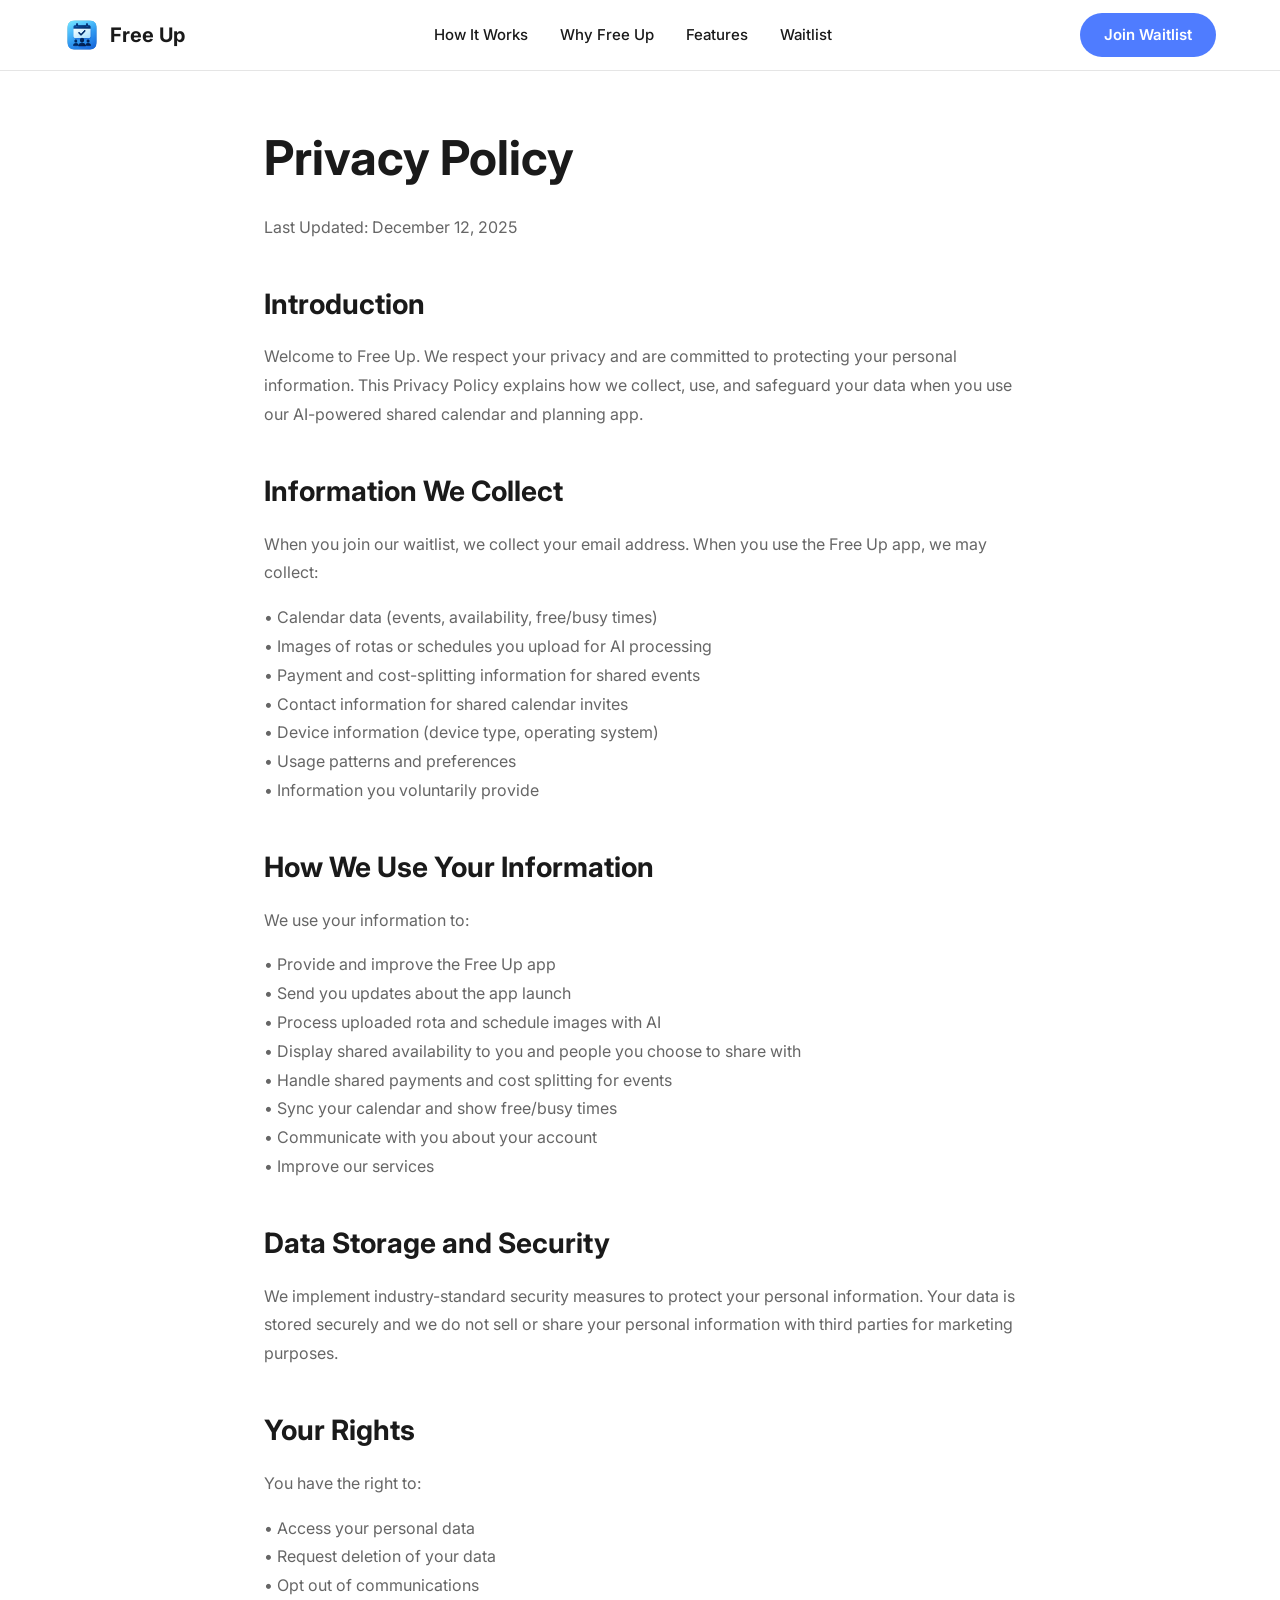
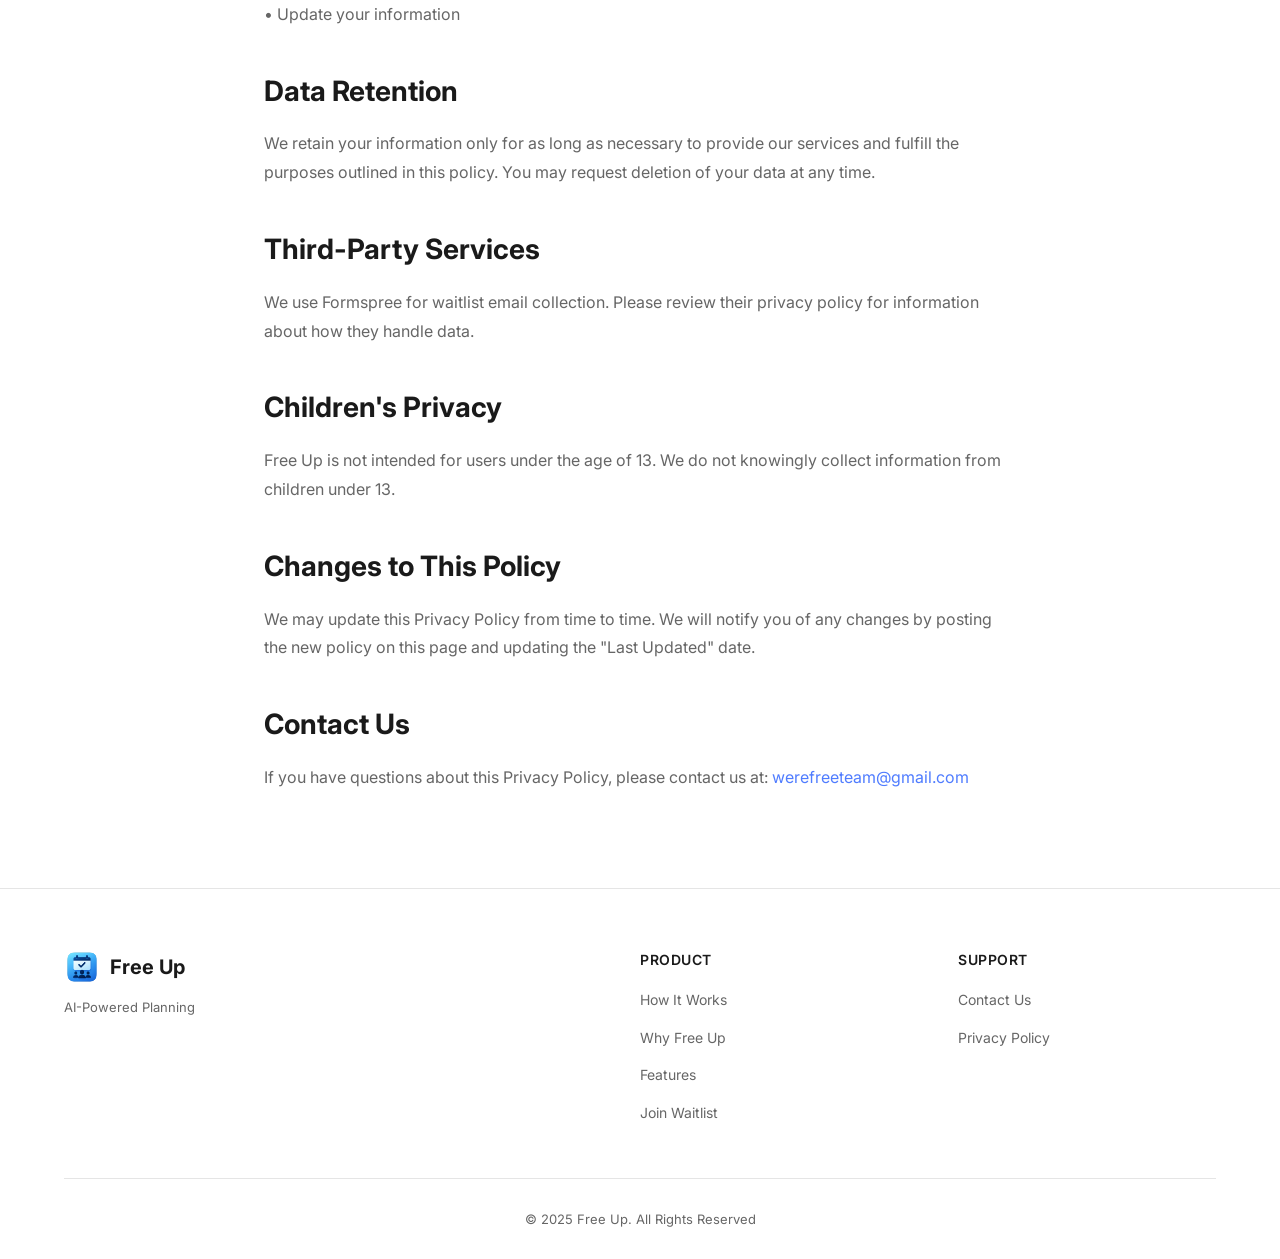
==== privacy.html @ 2095c296 "Initial commit: Free Up AI-powered shared calendar website" ====
<!DOCTYPE html>
<html lang="en">
<head>
    <meta charset="UTF-8">
    <meta name="viewport" content="width=device-width, initial-scale=1.0">
    <title>Privacy Policy - Free Up</title>
    <link rel="stylesheet" href="style.css">
    <link href="https://fonts.googleapis.com/css2?family=Inter:wght@400;500;600;700&display=swap" rel="stylesheet">
    <style>
        .privacy-container {
            max-width: 800px;
            margin: 0 auto;
            padding: 120px 24px 80px;
        }
        .privacy-container h1 {
            font-size: 48px;
            margin-bottom: 16px;
            color: var(--text-main);
        }
        .privacy-container .last-updated {
            color: var(--text-muted);
            margin-bottom: 40px;
        }
        .privacy-container h2 {
            font-size: 28px;
            margin: 40px 0 16px;
            color: var(--text-main);
        }
        .privacy-container p {
            line-height: 1.8;
            color: var(--text-muted);
            margin-bottom: 16px;
        }
        .privacy-container a {
            color: var(--primary);
            text-decoration: none;
        }
        .privacy-container a:hover {
            text-decoration: underline;
        }
    </style>
</head>
<body>
    <!-- Navigation -->
    <nav class="navbar" id="navbar">
        <div class="nav-container">
            <div class="nav-logo">
                <img src="attatched_assets/wearefree logo.png" alt="Free Up" class="logo">
                <span class="logo-text">Free Up</span>
            </div>
            <div class="nav-links" id="navLinks">
                <a href="index.html#how-it-works">How It Works</a>
                <a href="index.html#why-freeup">Why Free Up</a>
                <a href="index.html#features">Features</a>
                <a href="index.html#waitlist">Waitlist</a>
            </div>
            <div class="nav-cta">
                <a href="index.html#waitlist" class="nav-download-btn">
                    Join Waitlist
                </a>
            </div>
            <button class="nav-toggle" id="navToggle" aria-label="Open navigation">
                <span></span>
                <span></span>
                <span></span>
            </button>
        </div>
    </nav>

    <div class="privacy-container">
        <h1>Privacy Policy</h1>
        <p class="last-updated">Last Updated: December 12, 2025</p>

        <h2>Introduction</h2>
        <p>
            Welcome to Free Up. We respect your privacy and are committed to protecting your personal information. 
            This Privacy Policy explains how we collect, use, and safeguard your data when you use our AI-powered shared calendar and planning app.
        </p>

        <h2>Information We Collect</h2>
        <p>
            When you join our waitlist, we collect your email address. When you use the Free Up app, we may collect:
        </p>
        <p>
            • Calendar data (events, availability, free/busy times)<br>
            • Images of rotas or schedules you upload for AI processing<br>
            • Payment and cost-splitting information for shared events<br>
            • Contact information for shared calendar invites<br>
            • Device information (device type, operating system)<br>
            • Usage patterns and preferences<br>
            • Information you voluntarily provide
        </p>

        <h2>How We Use Your Information</h2>
        <p>
            We use your information to:
        </p>
        <p>
            • Provide and improve the Free Up app<br>
            • Send you updates about the app launch<br>
            • Process uploaded rota and schedule images with AI<br>
            • Display shared availability to you and people you choose to share with<br>
            • Handle shared payments and cost splitting for events<br>
            • Sync your calendar and show free/busy times<br>
            • Communicate with you about your account<br>
            • Improve our services
        </p>

        <h2>Data Storage and Security</h2>
        <p>
            We implement industry-standard security measures to protect your personal information. 
            Your data is stored securely and we do not sell or share your personal information with third parties 
            for marketing purposes.
        </p>

        <h2>Your Rights</h2>
        <p>
            You have the right to:
        </p>
        <p>
            • Access your personal data<br>
            • Request deletion of your data<br>
            • Opt out of communications<br>
            • Update your information
        </p>

        <h2>Data Retention</h2>
        <p>
            We retain your information only for as long as necessary to provide our services and fulfill 
            the purposes outlined in this policy. You may request deletion of your data at any time.
        </p>

        <h2>Third-Party Services</h2>
        <p>
            We use Formspree for waitlist email collection. Please review their privacy policy for information 
            about how they handle data.
        </p>

        <h2>Children's Privacy</h2>
        <p>
            Free Up is not intended for users under the age of 13. We do not knowingly collect information 
            from children under 13.
        </p>

        <h2>Changes to This Policy</h2>
        <p>
            We may update this Privacy Policy from time to time. We will notify you of any changes by 
            posting the new policy on this page and updating the "Last Updated" date.
        </p>

        <h2>Contact Us</h2>
        <p>
            If you have questions about this Privacy Policy, please contact us at:
            <a href="mailto:werefreeteam@gmail.com">werefreeteam@gmail.com</a>
        </p>
    </div>

    <!-- Footer -->
    <footer class="footer">
        <div class="container">
            <div class="footer-grid">
                <div class="footer-column">
                    <div class="footer-logo">
                        <img src="attatched_assets/wearefree logo.png" alt="Free Up" class="logo">
                        <span class="logo-text">Free Up</span>
                    </div>
                    <p class="footer-tagline">AI-Powered Planning</p>
                </div>
                <div class="footer-column">
                    <h4>Product</h4>
                    <ul>
                        <li><a href="index.html#how-it-works">How It Works</a></li>
                        <li><a href="index.html#why-freeup">Why Free Up</a></li>
                        <li><a href="index.html#features">Features</a></li>
                        <li><a href="index.html#waitlist">Join Waitlist</a></li>
                    </ul>
                </div>
                <div class="footer-column">
                    <h4>Support</h4>
                    <ul>
                        <li><a href="mailto:werefreeteam@gmail.com">Contact Us</a></li>
                        <li><a href="privacy.html">Privacy Policy</a></li>
                    </ul>
                </div>
            </div>
            <div class="footer-bottom">
                <p>&copy; 2025 Free Up. All Rights Reserved</p>
            </div>
        </div>
    </footer>

    <script src="script.js"></script>
</body>
</html>
---- style.css ----
:root {
    --primary: #4F7CFF;
    --primary-dark: #3A63E0;
    --bg: #ffffff;
    --bg-light: #f8f9fa;
    --text-main: #1a1a1a;
    --text-muted: #666666;
    --border: #e5e5e5;
}

* {
    margin: 0;
    padding: 0;
    box-sizing: border-box;
}

html {
    scroll-behavior: smooth;
}

html:not(:focus-within) {
    scroll-behavior: auto;
}

body {
    font-family: 'Inter', -apple-system, BlinkMacSystemFont, 'Segoe UI', Roboto, sans-serif;
    line-height: 1.6;
    color: var(--text-main);
    background: var(--bg);
    overflow-x: hidden;
}

.container {
    max-width: 1200px;
    margin: 0 auto;
    padding: 0 24px;
}

/* Navigation */
.navbar {
    position: fixed;
    top: 0;
    width: 100%;
    background: rgba(255, 255, 255, 0.98);
    backdrop-filter: blur(10px);
    padding: 0;
    z-index: 1000;
    border-bottom: 1px solid var(--border);
}

.nav-container {
    max-width: 1200px;
    margin: 0 auto;
    padding: 0 24px;
    display: flex;
    justify-content: space-between;
    align-items: center;
    height: 70px;
}

.nav-logo {
    display: flex;
    align-items: center;
    gap: 10px;
}

.logo {
    width: 36px;
    height: 36px;
}

.logo-text {
    font-size: 20px;
    font-weight: 700;
    color: var(--text-main);
}

.nav-links {
    display: flex;
    gap: 32px;
    align-items: center;
}

.nav-links a {
    color: var(--text-main);
    text-decoration: none;
    font-weight: 500;
    font-size: 15px;
    transition: color 0.2s ease;
}

.nav-links a:hover {
    color: var(--primary);
}

.nav-cta {
    display: flex;
}

.nav-download-btn {
    background: var(--primary);
    color: white;
    padding: 10px 24px;
    border-radius: 24px;
    text-decoration: none;
    font-weight: 600;
    font-size: 15px;
    transition: all 0.2s ease;
}

.nav-download-btn:hover {
    background: var(--primary-dark);
}

.nav-toggle {
    display: none;
    flex-direction: column;
    background: none;
    border: none;
    cursor: pointer;
    padding: 5px;
}

.nav-toggle span {
    width: 24px;
    height: 2px;
    background: var(--text-main);
    margin: 3px 0;
    transition: 0.3s;
}

/* Hero Section */
.hero {
    background: var(--primary);
    padding: 140px 0 120px;
    position: relative;
    overflow: hidden;
}

.hero-container {
    max-width: 1400px;
    margin: 0 auto;
    padding: 0 40px;
    display: grid;
    grid-template-columns: 1fr 1.2fr;
    gap: 60px;
    align-items: center;
}

.hero-content {
    color: white;
}

.hero-title {
    font-size: 56px;
    font-weight: 700;
    line-height: 1.1;
    margin-bottom: 24px;
    color: white;
}

.hero-description {
    font-size: 20px;
    line-height: 1.6;
    margin-bottom: 40px;
    color: rgba(255, 255, 255, 0.95);
    max-width: 500px;
}

.hero-cta {
    display: flex;
    gap: 16px;
    align-items: flex-start;
}

.join-waitlist-btn {
    background: white;
    color: var(--primary);
    padding: 16px 40px;
    border-radius: 30px;
    text-decoration: none;
    font-weight: 600;
    font-size: 18px;
    transition: all 0.3s ease;
    box-shadow: 0 4px 16px rgba(0, 0, 0, 0.1);
}

.join-waitlist-btn:hover {
    transform: translateY(-3px);
    box-shadow: 0 8px 24px rgba(0, 0, 0, 0.15);
}

.store-btn {
    display: block;
    transition: transform 0.2s ease;
    flex-shrink: 0;
}

.store-btn:hover {
    transform: translateY(-3px);
}

/* App Store badge - standard height 40px */
.store-btn:first-child {
    height: 60px;
    width: auto;
}

.store-btn:first-child img {
    height: 60px;
    width: auto;
}

/* Google Play badge - adjust to match App Store height */
.store-btn:last-child {
    height: 60px;
    width: auto;
}

.store-btn:last-child img {
    height: 60px;
    width: auto;
    margin-top: 0;
}

.hero-visual {
    display: flex;
    justify-content: center;
    align-items: center;
    position: relative;
}

.hero-phones {
    width: 100%;
    max-width: 900px;
    height: auto;
    filter: drop-shadow(0 20px 40px rgba(0, 0, 0, 0.2));
}

.hero-phone {
    width: 100%;
    max-width: 500px;
    height: auto;
    border-radius: 20px;
}

/* How It Works Section */
.how-it-works {
    padding: 100px 0;
    background: var(--bg);
}

.how-it-works-grid {
    display: grid;
    grid-template-columns: repeat(auto-fit, minmax(250px, 1fr));
    gap: 48px;
    margin-bottom: 60px;
}

.feature-block {
    text-align: center;
}

.feature-icon {
    width: 80px;
    height: 80px;
    margin: 0 auto 24px;
    display: flex;
    align-items: center;
    justify-content: center;
    font-size: 40px;
    background: linear-gradient(145deg, #ffffff, #f0f0f0);
    border-radius: 16px;
    border: 1px solid var(--border);
    box-shadow: 0 4px 12px rgba(0, 0, 0, 0.06);
    transition: transform 0.2s ease;
}

.feature-block:hover .feature-icon {
    transform: translateY(-4px);
    box-shadow: 0 8px 20px rgba(0, 0, 0, 0.08);
}

.feature-text h3 {
    font-size: 22px;
    font-weight: 700;
    margin-bottom: 12px;
    color: var(--text-main);
}

.feature-text p {
    font-size: 15px;
    line-height: 1.7;
    color: var(--text-muted);
}

/* Why Free Up Section */
.why-ibspal {
    padding: 80px 0;
    background: var(--bg-light);
}

.why-ibspal h2 {
    font-size: 36px;
    font-weight: 700;
    margin-bottom: 24px;
    color: var(--text-main);
}

.section-description {
    font-size: 16px;
    line-height: 1.8;
    color: var(--text-muted);
    margin-bottom: 40px;
    max-width: 800px;
}

.feature-integration-title {
    font-size: 20px;
    font-weight: 600;
    margin-bottom: 16px;
    color: var(--text-main);
}

.feature-list {
    list-style: none;
    margin-bottom: 40px;
}

.feature-list li {
    font-size: 15px;
    line-height: 2;
    color: var(--text-muted);
}

.why-image {
    text-align: center;
    margin-top: 40px;
}

.why-image img {
    max-width: 400px;
    width: 100%;
    height: auto;
    border-radius: 20px;
}

/* Progress Tracking Section */
.progress-tracking {
    padding: 80px 0;
    background: var(--bg);
}

.progress-tracking h2 {
    font-size: 36px;
    font-weight: 700;
    margin-bottom: 24px;
    color: var(--text-main);
}

.progress-image {
    text-align: center;
    margin-top: 40px;
}

.progress-video {
    max-width: 250px;
    width: 100%;
    height: auto;
    border-radius: 20px;
}

/* Stats Section */
.stats-section {
    padding: 60px 0;
    background: var(--bg-light);
}

.stats-grid {
    display: grid;
    grid-template-columns: repeat(auto-fit, minmax(200px, 1fr));
    gap: 40px;
    text-align: center;
}

.stat-item {
    padding: 20px;
}

.stat-number {
    display: block;
    font-size: 48px;
    font-weight: 700;
    color: var(--primary);
    margin-bottom: 8px;
}

.stat-label {
    display: block;
    font-size: 14px;
    color: var(--text-muted);
    text-transform: uppercase;
    letter-spacing: 0.5px;
}

/* Testimonials */
.testimonials {
    padding: 80px 0;
    background: var(--bg);
}

.testimonials h2 {
    font-size: 36px;
    font-weight: 700;
    margin-bottom: 16px;
    color: var(--text-main);
    text-align: center;
}

.testimonials .section-description {
    text-align: center;
    margin: 0 auto 60px;
}

.testimonials-grid {
    display: grid;
    grid-template-columns: repeat(auto-fit, minmax(300px, 1fr));
    gap: 32px;
}

.testimonial-card {
    background: var(--bg-light);
    padding: 32px;
    border-radius: 12px;
    border: 1px solid var(--border);
    box-shadow: 0 2px 8px rgba(0, 0, 0, 0.04);
    transition: transform 0.2s ease, box-shadow 0.2s ease;
}

.testimonial-card:hover {
    transform: translateY(-4px);
    box-shadow: 0 8px 20px rgba(0, 0, 0, 0.08);
}

.testimonial-card h4 {
    font-size: 18px;
    font-weight: 600;
    margin-bottom: 16px;
    color: var(--text-main);
}

.testimonial-card p {
    font-size: 15px;
    line-height: 1.7;
    color: var(--text-muted);
    margin-bottom: 16px;
    font-style: italic;
}

.testimonial-author {
    font-size: 14px;
    font-weight: 600;
    color: var(--text-main);
}

/* Final CTA */
.final-cta {
    padding: 80px 0;
    background: var(--bg-light);
    text-align: center;
}

.final-cta h2 {
    font-size: 40px;
    font-weight: 700;
    margin-bottom: 16px;
    color: var(--text-main);
}

.cta-description {
    font-size: 18px;
    color: var(--text-muted);
    margin-bottom: 40px;
}

/* Waitlist Form */
.waitlist-form {
    max-width: 600px;
    margin: 0 auto;
}

.form-group {
    display: flex;
    gap: 12px;
    margin-bottom: 12px;
}

.email-input {
    flex: 1;
    padding: 16px 24px;
    border: 2px solid var(--border);
    border-radius: 30px;
    font-size: 16px;
    font-family: inherit;
    transition: all 0.3s ease;
    background: white;
}

.email-input:focus {
    outline: none;
    border-color: var(--primary);
    box-shadow: 0 0 0 4px rgba(79, 124, 255, 0.1);
}

.submit-btn {
    padding: 16px 40px;
    background: var(--primary);
    color: white;
    border: none;
    border-radius: 30px;
    font-size: 16px;
    font-weight: 600;
    cursor: pointer;
    transition: all 0.3s ease;
    font-family: inherit;
}

.submit-btn:hover {
    background: var(--primary-dark);
    transform: translateY(-2px);
    box-shadow: 0 4px 16px rgba(79, 124, 255, 0.3);
}

.form-note {
    font-size: 14px;
    color: var(--text-muted);
    margin-top: 12px;
}

.cta-buttons {
    display: flex;
    justify-content: center;
    gap: 16px;
    align-items: flex-start;
}

.download-btn {
    display: block;
    transition: transform 0.2s ease;
    flex-shrink: 0;
}

.download-btn:hover {
    transform: translateY(-3px);
}

/* App Store badge - standard height */
.download-btn:first-child {
    height: 70px;
    width: auto;
}

.download-btn:first-child img {
    height: 70px;
    width: auto;
}

/* Google Play badge - match App Store height */
.download-btn:last-child {
    height: 70px;
    width: auto;
}

.download-btn:last-child img {
    height: 70px;
    width: auto;
}

/* Footer */
.footer {
    background: var(--bg);
    padding: 60px 0 30px;
    border-top: 1px solid var(--border);
}

.footer-grid {
    display: grid;
    grid-template-columns: 2fr 1fr 1fr;
    gap: 60px;
    margin-bottom: 40px;
}

.footer-column h4 {
    font-size: 14px;
    font-weight: 600;
    margin-bottom: 16px;
    color: var(--text-main);
    text-transform: uppercase;
    letter-spacing: 0.5px;
}

.footer-column ul {
    list-style: none;
}

.footer-column ul li {
    margin-bottom: 12px;
}

.footer-column ul li a {
    color: var(--text-muted);
    text-decoration: none;
    font-size: 14px;
    transition: color 0.2s ease;
}

.footer-column ul li a:hover {
    color: var(--primary);
}

.footer-logo {
    display: flex;
    align-items: center;
    gap: 10px;
    margin-bottom: 12px;
}

.footer-tagline {
    font-size: 13px;
    color: var(--text-muted);
    margin-bottom: 20px;
}

.footer-app-link {
    display: inline-block;
    transition: transform 0.2s ease;
}

.footer-app-link:hover {
    transform: translateY(-2px);
}

.footer-app-link img {
    height: 40px;
    width: auto;
}

.footer-bottom {
    text-align: center;
    padding-top: 30px;
    border-top: 1px solid var(--border);
}

.footer-bottom p {
    font-size: 13px;
    color: var(--text-muted);
}

/* Mobile Navigation */
.nav-links.active {
    display: flex !important;
    position: fixed;
    top: 70px;
    left: 0;
    right: 0;
    background: var(--bg);
    flex-direction: column;
    padding: 24px;
    box-shadow: 0 4px 6px rgba(0, 0, 0, 0.1);
    z-index: 999;
}

.nav-toggle.active span:nth-child(1) {
    transform: rotate(-45deg) translate(-5px, 6px);
}

.nav-toggle.active span:nth-child(2) {
    opacity: 0;
}

.nav-toggle.active span:nth-child(3) {
    transform: rotate(45deg) translate(-5px, -6px);
}

/* Responsive Design */
@media (max-width: 768px) {
    .nav-links,
    .nav-cta {
        display: none;
    }

    .nav-toggle {
        display: flex;
    }

    .hero {
        padding: 100px 0 60px;
    }

    .hero-container {
        grid-template-columns: 1fr;
        gap: 50px;
        text-align: center;
        padding: 0 24px;
    }

    .hero-title {
        font-size: 38px;
    }

    .hero-description {
        font-size: 17px;
        max-width: 100%;
    }

    .hero-cta {
        justify-content: center;
        flex-direction: row;
        flex-wrap: wrap;
    }

    .hero-visual {
        order: -1;
    }

    .hero-phones {
        max-width: 600px;
    }

    .hero-phone {
        max-width: 350px;
    }

    .store-btn:first-child,
    .store-btn:last-child {
        height: 54px;
    }

    .store-btn:first-child img,
    .store-btn:last-child img {
        height: 54px;
    }

    .download-btn:first-child,
    .download-btn:last-child {
        height: 60px;
    }

    .download-btn:first-child img,
    .download-btn:last-child img {
        height: 60px;
    }

    .how-it-works,
    .why-ibspal,
    .progress-tracking,
    .testimonials,
    .final-cta {
        padding: 60px 0;
    }

    .feature-text h3 {
        font-size: 24px;
    }

    .why-ibspal h2,
    .progress-tracking h2,
    .testimonials h2 {
        font-size: 28px;
    }

    .stats-grid {
        grid-template-columns: 1fr;
        gap: 32px;
    }

    .testimonials-grid {
        grid-template-columns: 1fr;
    }

    .final-cta h2 {
        font-size: 32px;
    }

    .footer-grid {
        grid-template-columns: 1fr;
        gap: 40px;
    }

    .download-btn {
        width: 180px;
        height: 54px;
    }
    
    .how-it-works-grid {
        grid-template-columns: 1fr;
        gap: 40px;
    }

    .form-group {
        flex-direction: column;
    }

    .email-input,
    .submit-btn {
        width: 100%;
    }

    .join-waitlist-btn {
        font-size: 16px;
        padding: 14px 32px;
    }
}

@media (max-width: 480px) {
    .container {
        padding: 0 16px;
    }

    .nav-container {
        padding: 0 16px;
    }

    .hero-title {
        font-size: 32px;
    }

    .hero-phone {
        max-width: 280px;
    }

    .stat-number {
        font-size: 36px;
    }

    .final-cta h2 {
        font-size: 28px;
    }
}

/* Smooth animations */
@keyframes fadeIn {
    from {
        opacity: 0;
        transform: translateY(20px);
    }
    to {
        opacity: 1;
        transform: translateY(0);
    }
}

.fade-in {
    animation: fadeIn 0.6s ease-out;
}
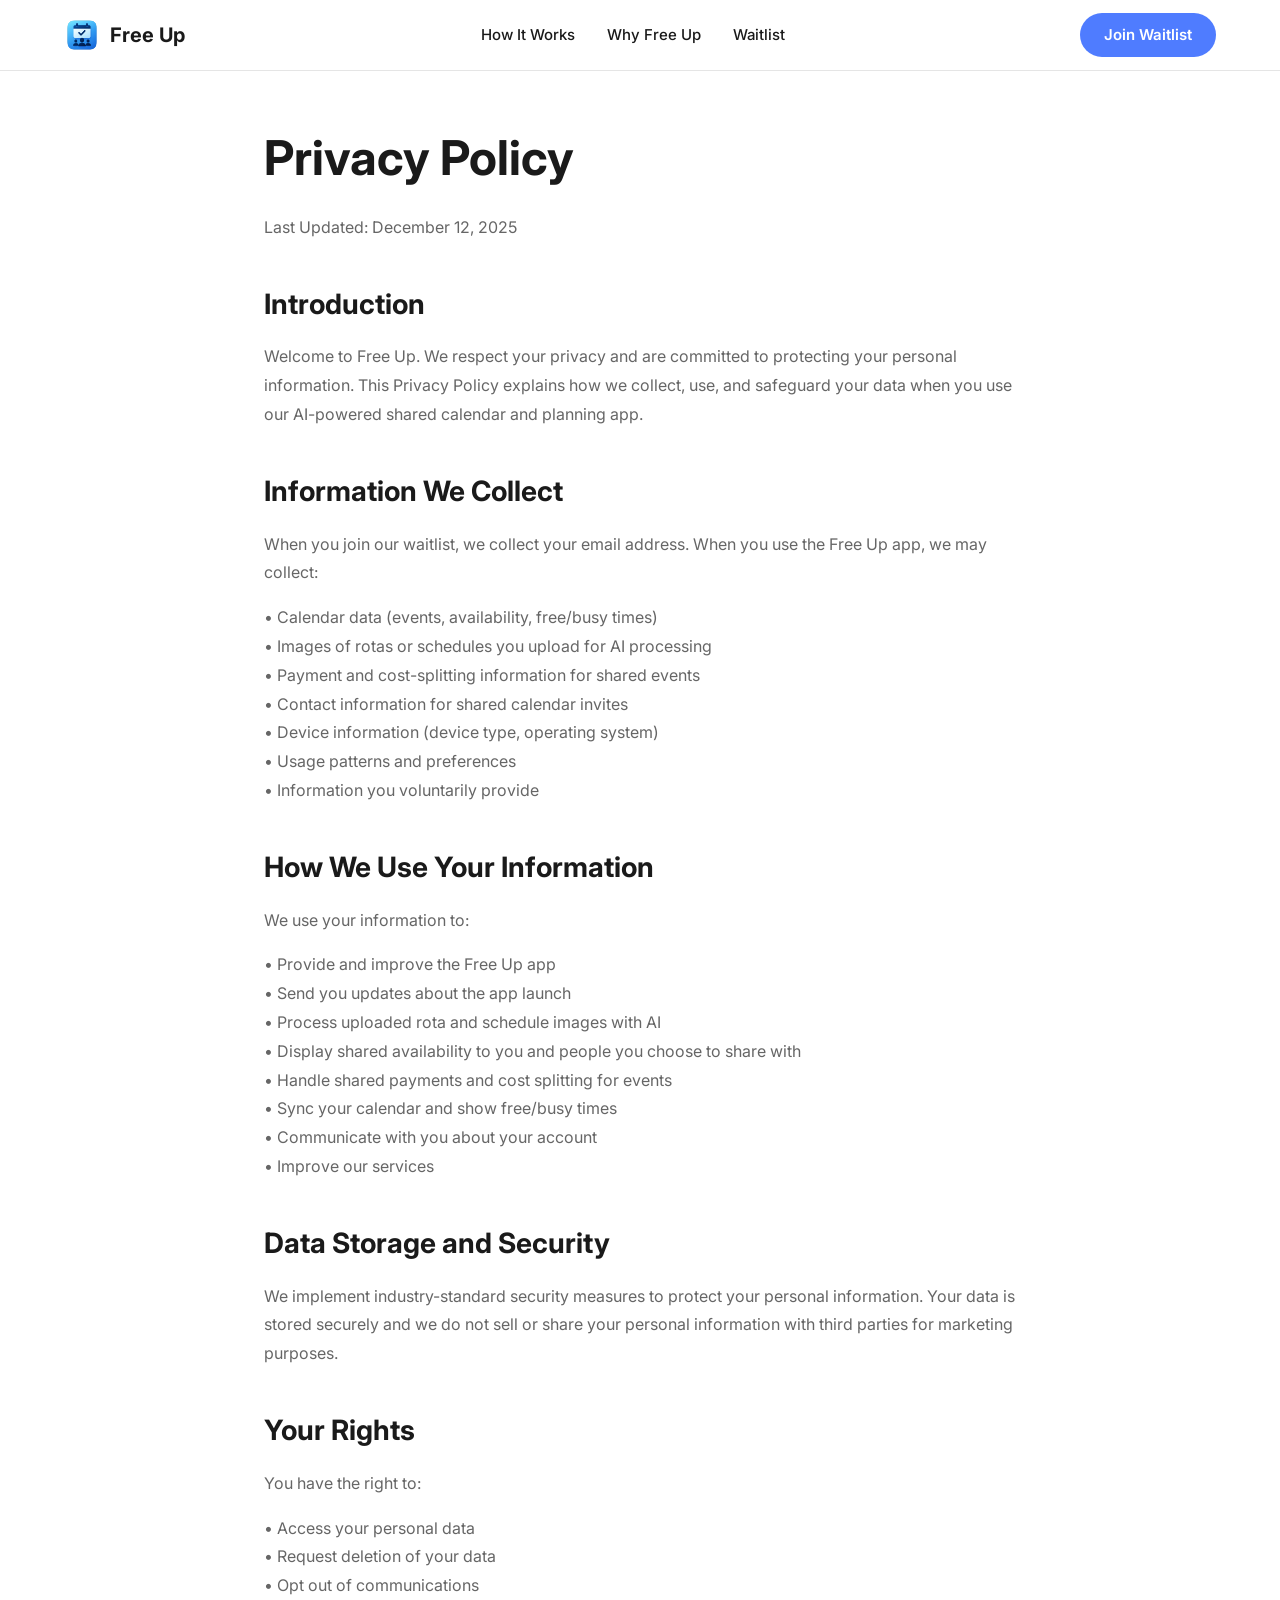
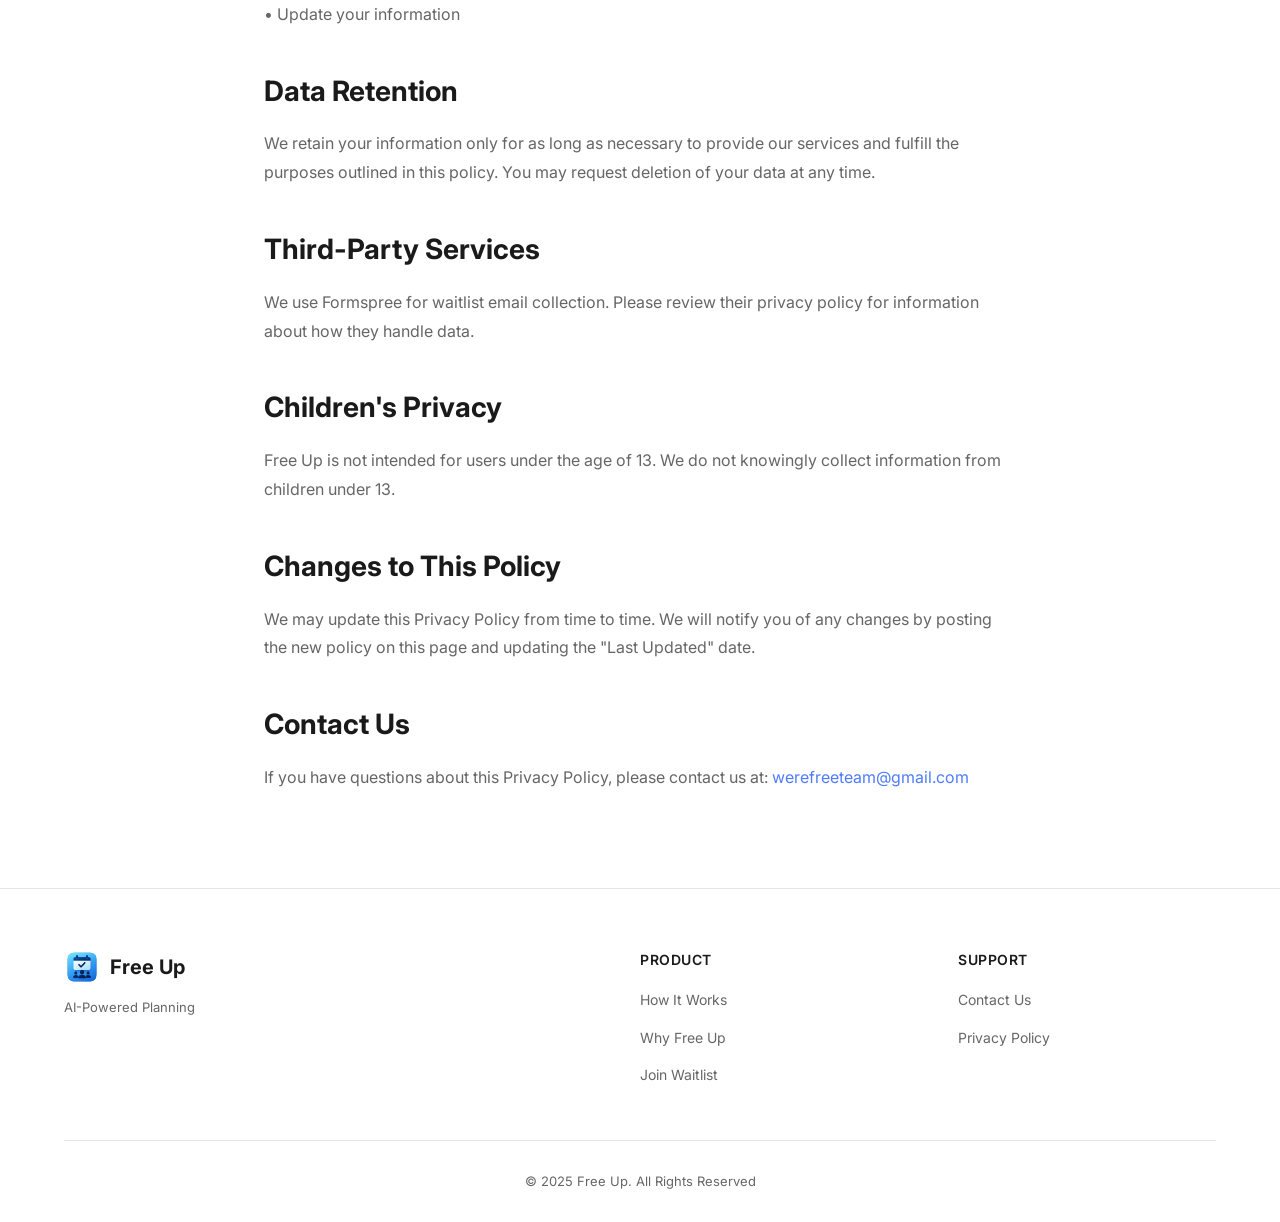
==== commit 3166bdc3: "Remove duplicate Features link from navigation" ====
--- a/privacy.html
+++ b/privacy.html
@@ -44,14 +44,13 @@
     <!-- Navigation -->
     <nav class="navbar" id="navbar">
         <div class="nav-container">
-            <div class="nav-logo">
+            <a href="index.html" class="nav-logo">
                 <img src="attatched_assets/wearefree logo.png" alt="Free Up" class="logo">
                 <span class="logo-text">Free Up</span>
-            </div>
+            </a>
             <div class="nav-links" id="navLinks">
                 <a href="index.html#how-it-works">How It Works</a>
                 <a href="index.html#why-freeup">Why Free Up</a>
-                <a href="index.html#features">Features</a>
                 <a href="index.html#waitlist">Waitlist</a>
             </div>
             <div class="nav-cta">
@@ -171,7 +170,6 @@
                     <ul>
                         <li><a href="index.html#how-it-works">How It Works</a></li>
                         <li><a href="index.html#why-freeup">Why Free Up</a></li>
-                        <li><a href="index.html#features">Features</a></li>
                         <li><a href="index.html#waitlist">Join Waitlist</a></li>
                     </ul>
                 </div>
--- a/style.css
+++ b/style.css
@@ -62,6 +62,12 @@
     display: flex;
     align-items: center;
     gap: 10px;
+    text-decoration: none;
+    transition: opacity 0.2s ease;
+}
+
+.nav-logo:hover {
+    opacity: 0.8;
 }
 
 .logo {
@@ -232,9 +238,19 @@
 
 .hero-phones {
     width: 100%;
-    max-width: 900px;
+    max-width: 500px;
     height: auto;
     filter: drop-shadow(0 20px 40px rgba(0, 0, 0, 0.2));
+    animation: floatImage 3s ease-in-out infinite;
+}
+
+@keyframes floatImage {
+    0%, 100% {
+        transform: translateY(0px);
+    }
+    50% {
+        transform: translateY(-10px);
+    }
 }
 
 .hero-phone {
@@ -250,48 +266,145 @@
     background: var(--bg);
 }
 
-.how-it-works-grid {
-    display: grid;
-    grid-template-columns: repeat(auto-fit, minmax(250px, 1fr));
-    gap: 48px;
-    margin-bottom: 60px;
-}
-
-.feature-block {
+.how-it-works .section-title {
     text-align: center;
-}
-
-.feature-icon {
+    font-size: 40px;
+    font-weight: 700;
+    margin-bottom: 80px;
+    color: var(--text-main);
+}
+
+/* AI Flow */
+.ai-flow {
+    display: flex;
+    align-items: center;
+    justify-content: center;
+    gap: 24px;
+    margin-bottom: 80px;
+    flex-wrap: nowrap;
+}
+
+.flow-step {
+    flex: 1;
+    max-width: 280px;
+    text-align: center;
+}
+
+.flow-illustration {
+    margin-bottom: 24px;
+}
+
+.illustration-placeholder {
+    width: 120px;
+    height: 120px;
+    margin: 0 auto;
+    border-radius: 16px;
+    background: linear-gradient(135deg, rgba(79, 124, 255, 0.1), rgba(79, 124, 255, 0.05));
+    border: 2px solid rgba(79, 124, 255, 0.2);
+    display: flex;
+    align-items: center;
+    justify-content: center;
+    position: relative;
+    overflow: hidden;
+}
+
+.illustration-placeholder::before {
+    content: '';
+    position: absolute;
+    width: 100%;
+    height: 100%;
+    background: radial-gradient(circle, rgba(79, 124, 255, 0.15) 0%, transparent 70%);
+}
+
+.illustration-placeholder.upload::after {
+    content: '📄';
+    font-size: 40px;
+    position: relative;
+    z-index: 1;
+}
+
+.illustration-placeholder.ai::after {
+    content: '⚡';
+    font-size: 40px;
+    position: relative;
+    z-index: 1;
+}
+
+.illustration-placeholder.shared::after {
+    content: '📅';
+    font-size: 40px;
+    position: relative;
+    z-index: 1;
+}
+
+.illustration-placeholder.payments::after {
+    content: '💳';
+    font-size: 32px;
+    position: relative;
+    z-index: 1;
+}
+
+.flow-step h3 {
+    font-size: 20px;
+    font-weight: 700;
+    margin-bottom: 12px;
+    color: var(--text-main);
+}
+
+.flow-step p {
+    font-size: 15px;
+    line-height: 1.6;
+    color: var(--text-muted);
+}
+
+.flow-arrow {
+    flex-shrink: 0;
+    display: flex;
+    align-items: center;
+    margin: 0 8px;
+}
+
+.flow-arrow svg {
+    display: block;
+}
+
+/* Secondary Feature */
+.secondary-feature {
+    max-width: 600px;
+    margin: 0 auto;
+}
+
+.secondary-card {
+    background: var(--bg-light);
+    border: 1px solid var(--border);
+    border-radius: 16px;
+    padding: 32px;
+    display: flex;
+    align-items: center;
+    gap: 32px;
+}
+
+.secondary-illustration {
+    flex-shrink: 0;
+}
+
+.secondary-illustration .illustration-placeholder {
     width: 80px;
     height: 80px;
-    margin: 0 auto 24px;
-    display: flex;
-    align-items: center;
-    justify-content: center;
-    font-size: 40px;
-    background: linear-gradient(145deg, #ffffff, #f0f0f0);
-    border-radius: 16px;
-    border: 1px solid var(--border);
-    box-shadow: 0 4px 12px rgba(0, 0, 0, 0.06);
-    transition: transform 0.2s ease;
-}
-
-.feature-block:hover .feature-icon {
-    transform: translateY(-4px);
-    box-shadow: 0 8px 20px rgba(0, 0, 0, 0.08);
-}
-
-.feature-text h3 {
-    font-size: 22px;
+}
+
+.secondary-content h3 {
+    font-size: 20px;
     font-weight: 700;
-    margin-bottom: 12px;
-    color: var(--text-main);
-}
-
-.feature-text p {
+    margin-bottom: 8px;
+    color: var(--text-main);
+}
+
+.secondary-content p {
     font-size: 15px;
-    line-height: 1.7;
+    line-height: 1.6;
     color: var(--text-muted);
+    margin: 0;
 }
 
 /* Why Free Up Section */
@@ -535,6 +648,40 @@
     font-size: 14px;
     color: var(--text-muted);
     margin-top: 12px;
+}
+
+.success-message {
+    display: flex;
+    align-items: center;
+    justify-content: center;
+    gap: 12px;
+    background: #D1FAE5;
+    border: 1px solid #10B981;
+    border-radius: 12px;
+    padding: 16px 24px;
+    margin-top: 20px;
+    animation: slideDown 0.3s ease-out;
+}
+
+.success-message svg {
+    flex-shrink: 0;
+}
+
+.success-message span {
+    font-size: 15px;
+    font-weight: 600;
+    color: #065F46;
+}
+
+@keyframes slideDown {
+    from {
+        opacity: 0;
+        transform: translateY(-10px);
+    }
+    to {
+        opacity: 1;
+        transform: translateY(0);
+    }
 }
 
 .cta-buttons {
@@ -759,8 +906,27 @@
         padding: 60px 0;
     }
 
-    .feature-text h3 {
-        font-size: 24px;
+    .how-it-works .section-title {
+        font-size: 28px;
+        margin-bottom: 50px;
+    }
+
+    .ai-flow {
+        flex-direction: column;
+        gap: 32px;
+    }
+
+    .flow-arrow {
+        transform: rotate(90deg);
+    }
+
+    .flow-step {
+        max-width: 100%;
+    }
+
+    .secondary-card {
+        flex-direction: column;
+        text-align: center;
     }
 
     .why-ibspal h2,
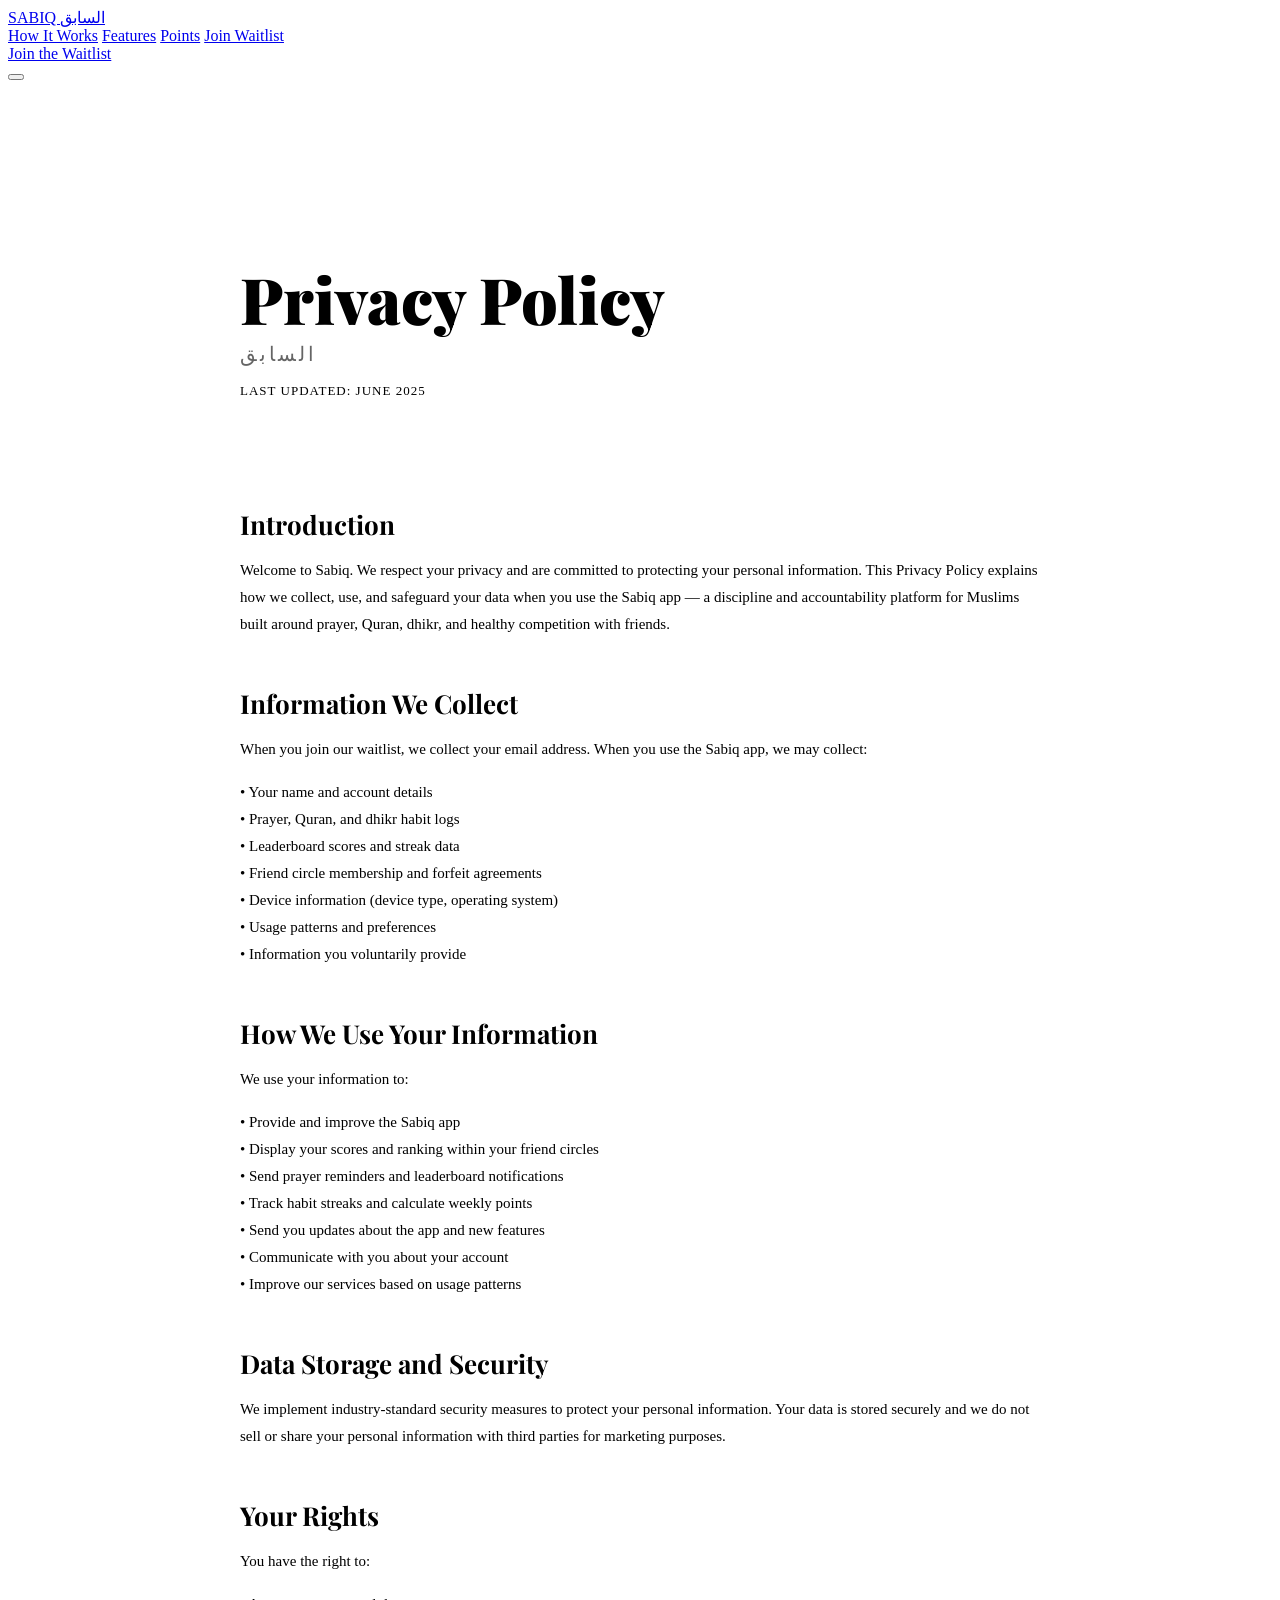
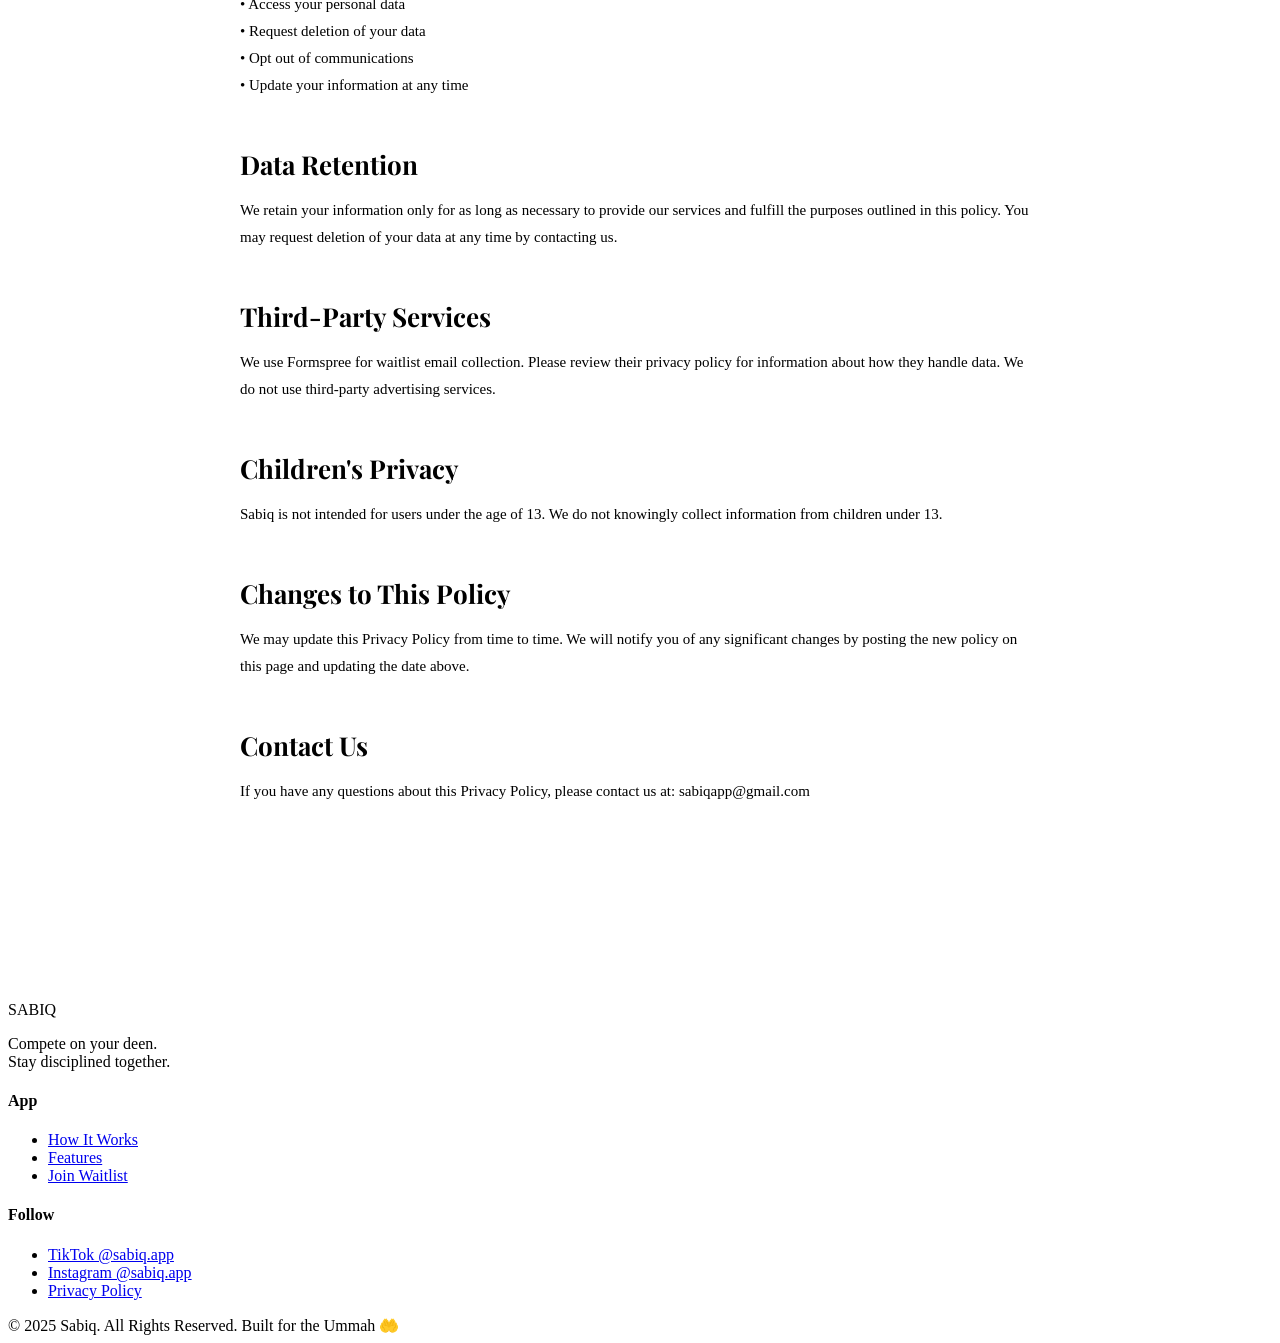
==== commit a769aaf8: "Initial commit — Sabiq landing page" ====
--- a/privacy.html
+++ b/privacy.html
@@ -3,190 +3,203 @@
 <head>
     <meta charset="UTF-8">
     <meta name="viewport" content="width=device-width, initial-scale=1.0">
-    <title>Privacy Policy - Free Up</title>
+    <title>Privacy Policy - Sabiq</title>
+    <link href="https://fonts.googleapis.com/css2?family=Playfair+Display:wght@700;900&family=Inter:wght@400;500;600&display=swap" rel="stylesheet">
     <link rel="stylesheet" href="style.css">
-    <link href="https://fonts.googleapis.com/css2?family=Inter:wght@400;500;600;700&display=swap" rel="stylesheet">
     <style>
         .privacy-container {
             max-width: 800px;
             margin: 0 auto;
-            padding: 120px 24px 80px;
+            padding: 140px 24px 100px;
+            position: relative;
+            z-index: 1;
         }
         .privacy-container h1 {
-            font-size: 48px;
-            margin-bottom: 16px;
-            color: var(--text-main);
+            font-family: 'Playfair Display', serif;
+            font-size: clamp(36px, 6vw, 64px);
+            font-weight: 900;
+            color: var(--white);
+            margin-bottom: 8px;
+            line-height: 1.1;
+        }
+        .privacy-container .arabic {
+            font-size: 20px;
+            color: var(--gold);
+            opacity: 0.6;
+            letter-spacing: 3px;
+            margin-bottom: 12px;
         }
         .privacy-container .last-updated {
-            color: var(--text-muted);
-            margin-bottom: 40px;
+            font-size: 13px;
+            color: var(--muted);
+            margin-bottom: 56px;
+            letter-spacing: 1px;
+            text-transform: uppercase;
         }
         .privacy-container h2 {
-            font-size: 28px;
-            margin: 40px 0 16px;
-            color: var(--text-main);
+            font-family: 'Playfair Display', serif;
+            font-size: 26px;
+            font-weight: 700;
+            margin: 48px 0 14px;
+            color: var(--gold);
         }
         .privacy-container p {
             line-height: 1.8;
-            color: var(--text-muted);
+            color: var(--muted);
             margin-bottom: 16px;
+            font-size: 15px;
         }
         .privacy-container a {
-            color: var(--primary);
+            color: var(--gold);
             text-decoration: none;
         }
         .privacy-container a:hover {
             text-decoration: underline;
+        }
+        .privacy-divider {
+            border: none;
+            border-top: 1px solid var(--border);
+            margin: 48px 0;
         }
     </style>
 </head>
 <body>
-    <!-- Navigation -->
-    <nav class="navbar" id="navbar">
-        <div class="nav-container">
-            <a href="index.html" class="nav-logo">
-                <img src="attatched_assets/wearefree logo.png" alt="Free Up" class="logo">
-                <span class="logo-text">Free Up</span>
-            </a>
-            <div class="nav-links" id="navLinks">
-                <a href="index.html#how-it-works">How It Works</a>
-                <a href="index.html#why-freeup">Why Free Up</a>
-                <a href="index.html#waitlist">Waitlist</a>
-            </div>
-            <div class="nav-cta">
-                <a href="index.html#waitlist" class="nav-download-btn">
-                    Join Waitlist
-                </a>
-            </div>
-            <button class="nav-toggle" id="navToggle" aria-label="Open navigation">
-                <span></span>
-                <span></span>
-                <span></span>
-            </button>
+
+<!-- NAV -->
+<nav id="navbar">
+    <a href="index.html" class="nav-logo">
+        SABIQ
+        <span>السابق</span>
+    </a>
+    <div class="nav-links" id="navLinks">
+        <a href="index.html#how-it-works">How It Works</a>
+        <a href="index.html#features">Features</a>
+        <a href="index.html#points">Points</a>
+        <a href="index.html#waitlist">Join Waitlist</a>
+    </div>
+    <div class="nav-cta">
+        <a href="index.html#waitlist">Join the Waitlist</a>
+    </div>
+    <button class="nav-toggle" id="navToggle" aria-label="Open navigation">
+        <span></span><span></span><span></span>
+    </button>
+</nav>
+
+<div class="privacy-container">
+    <h1>Privacy Policy</h1>
+    <div class="arabic">السابق</div>
+    <p class="last-updated">Last Updated: June 2025</p>
+
+    <hr class="privacy-divider">
+
+    <h2>Introduction</h2>
+    <p>
+        Welcome to Sabiq. We respect your privacy and are committed to protecting your personal information.
+        This Privacy Policy explains how we collect, use, and safeguard your data when you use the Sabiq app — a discipline and accountability platform for Muslims built around prayer, Quran, dhikr, and healthy competition with friends.
+    </p>
+
+    <h2>Information We Collect</h2>
+    <p>When you join our waitlist, we collect your email address. When you use the Sabiq app, we may collect:</p>
+    <p>
+        • Your name and account details<br>
+        • Prayer, Quran, and dhikr habit logs<br>
+        • Leaderboard scores and streak data<br>
+        • Friend circle membership and forfeit agreements<br>
+        • Device information (device type, operating system)<br>
+        • Usage patterns and preferences<br>
+        • Information you voluntarily provide
+    </p>
+
+    <h2>How We Use Your Information</h2>
+    <p>We use your information to:</p>
+    <p>
+        • Provide and improve the Sabiq app<br>
+        • Display your scores and ranking within your friend circles<br>
+        • Send prayer reminders and leaderboard notifications<br>
+        • Track habit streaks and calculate weekly points<br>
+        • Send you updates about the app and new features<br>
+        • Communicate with you about your account<br>
+        • Improve our services based on usage patterns
+    </p>
+
+    <h2>Data Storage and Security</h2>
+    <p>
+        We implement industry-standard security measures to protect your personal information.
+        Your data is stored securely and we do not sell or share your personal information with third parties for marketing purposes.
+    </p>
+
+    <h2>Your Rights</h2>
+    <p>You have the right to:</p>
+    <p>
+        • Access your personal data<br>
+        • Request deletion of your data<br>
+        • Opt out of communications<br>
+        • Update your information at any time
+    </p>
+
+    <h2>Data Retention</h2>
+    <p>
+        We retain your information only for as long as necessary to provide our services and fulfill
+        the purposes outlined in this policy. You may request deletion of your data at any time by contacting us.
+    </p>
+
+    <h2>Third-Party Services</h2>
+    <p>
+        We use Formspree for waitlist email collection. Please review their privacy policy for information
+        about how they handle data. We do not use third-party advertising services.
+    </p>
+
+    <h2>Children's Privacy</h2>
+    <p>
+        Sabiq is not intended for users under the age of 13. We do not knowingly collect information
+        from children under 13.
+    </p>
+
+    <h2>Changes to This Policy</h2>
+    <p>
+        We may update this Privacy Policy from time to time. We will notify you of any significant changes by
+        posting the new policy on this page and updating the date above.
+    </p>
+
+    <h2>Contact Us</h2>
+    <p>
+        If you have any questions about this Privacy Policy, please contact us at:
+        <a href="mailto:sabiqapp@gmail.com">sabiqapp@gmail.com</a>
+    </p>
+
+    <hr class="privacy-divider">
+</div>
+
+<!-- FOOTER -->
+<footer>
+    <div class="footer-inner">
+        <div class="footer-brand">
+            <div class="logo-text">SABIQ</div>
+            <p>Compete on your deen.<br>Stay disciplined together.</p>
         </div>
-    </nav>
-
-    <div class="privacy-container">
-        <h1>Privacy Policy</h1>
-        <p class="last-updated">Last Updated: December 12, 2025</p>
-
-        <h2>Introduction</h2>
-        <p>
-            Welcome to Free Up. We respect your privacy and are committed to protecting your personal information. 
-            This Privacy Policy explains how we collect, use, and safeguard your data when you use our AI-powered shared calendar and planning app.
-        </p>
-
-        <h2>Information We Collect</h2>
-        <p>
-            When you join our waitlist, we collect your email address. When you use the Free Up app, we may collect:
-        </p>
-        <p>
-            • Calendar data (events, availability, free/busy times)<br>
-            • Images of rotas or schedules you upload for AI processing<br>
-            • Payment and cost-splitting information for shared events<br>
-            • Contact information for shared calendar invites<br>
-            • Device information (device type, operating system)<br>
-            • Usage patterns and preferences<br>
-            • Information you voluntarily provide
-        </p>
-
-        <h2>How We Use Your Information</h2>
-        <p>
-            We use your information to:
-        </p>
-        <p>
-            • Provide and improve the Free Up app<br>
-            • Send you updates about the app launch<br>
-            • Process uploaded rota and schedule images with AI<br>
-            • Display shared availability to you and people you choose to share with<br>
-            • Handle shared payments and cost splitting for events<br>
-            • Sync your calendar and show free/busy times<br>
-            • Communicate with you about your account<br>
-            • Improve our services
-        </p>
-
-        <h2>Data Storage and Security</h2>
-        <p>
-            We implement industry-standard security measures to protect your personal information. 
-            Your data is stored securely and we do not sell or share your personal information with third parties 
-            for marketing purposes.
-        </p>
-
-        <h2>Your Rights</h2>
-        <p>
-            You have the right to:
-        </p>
-        <p>
-            • Access your personal data<br>
-            • Request deletion of your data<br>
-            • Opt out of communications<br>
-            • Update your information
-        </p>
-
-        <h2>Data Retention</h2>
-        <p>
-            We retain your information only for as long as necessary to provide our services and fulfill 
-            the purposes outlined in this policy. You may request deletion of your data at any time.
-        </p>
-
-        <h2>Third-Party Services</h2>
-        <p>
-            We use Formspree for waitlist email collection. Please review their privacy policy for information 
-            about how they handle data.
-        </p>
-
-        <h2>Children's Privacy</h2>
-        <p>
-            Free Up is not intended for users under the age of 13. We do not knowingly collect information 
-            from children under 13.
-        </p>
-
-        <h2>Changes to This Policy</h2>
-        <p>
-            We may update this Privacy Policy from time to time. We will notify you of any changes by 
-            posting the new policy on this page and updating the "Last Updated" date.
-        </p>
-
-        <h2>Contact Us</h2>
-        <p>
-            If you have questions about this Privacy Policy, please contact us at:
-            <a href="mailto:werefreeteam@gmail.com">werefreeteam@gmail.com</a>
-        </p>
-    </div>
-
-    <!-- Footer -->
-    <footer class="footer">
-        <div class="container">
-            <div class="footer-grid">
-                <div class="footer-column">
-                    <div class="footer-logo">
-                        <img src="attatched_assets/wearefree logo.png" alt="Free Up" class="logo">
-                        <span class="logo-text">Free Up</span>
-                    </div>
-                    <p class="footer-tagline">AI-Powered Planning</p>
-                </div>
-                <div class="footer-column">
-                    <h4>Product</h4>
-                    <ul>
-                        <li><a href="index.html#how-it-works">How It Works</a></li>
-                        <li><a href="index.html#why-freeup">Why Free Up</a></li>
-                        <li><a href="index.html#waitlist">Join Waitlist</a></li>
-                    </ul>
-                </div>
-                <div class="footer-column">
-                    <h4>Support</h4>
-                    <ul>
-                        <li><a href="mailto:werefreeteam@gmail.com">Contact Us</a></li>
-                        <li><a href="privacy.html">Privacy Policy</a></li>
-                    </ul>
-                </div>
-            </div>
-            <div class="footer-bottom">
-                <p>&copy; 2025 Free Up. All Rights Reserved</p>
-            </div>
+        <div class="footer-links">
+            <h4>App</h4>
+            <ul>
+                <li><a href="index.html#how-it-works">How It Works</a></li>
+                <li><a href="index.html#features">Features</a></li>
+                <li><a href="index.html#waitlist">Join Waitlist</a></li>
+            </ul>
         </div>
-    </footer>
-
-    <script src="script.js"></script>
+        <div class="footer-links">
+            <h4>Follow</h4>
+            <ul>
+                <li><a href="https://tiktok.com/@sabiq.app" target="_blank">TikTok @sabiq.app</a></li>
+                <li><a href="https://instagram.com/sabiq.app" target="_blank">Instagram @sabiq.app</a></li>
+                <li><a href="privacy.html">Privacy Policy</a></li>
+            </ul>
+        </div>
+    </div>
+    <div class="footer-bottom">
+        <span>© 2025 Sabiq. All Rights Reserved.</span>
+        <span>Built for the Ummah 🤲</span>
+    </div>
+</footer>
+
+<script src="script.js"></script>
 </body>
-</html>
+</html>
